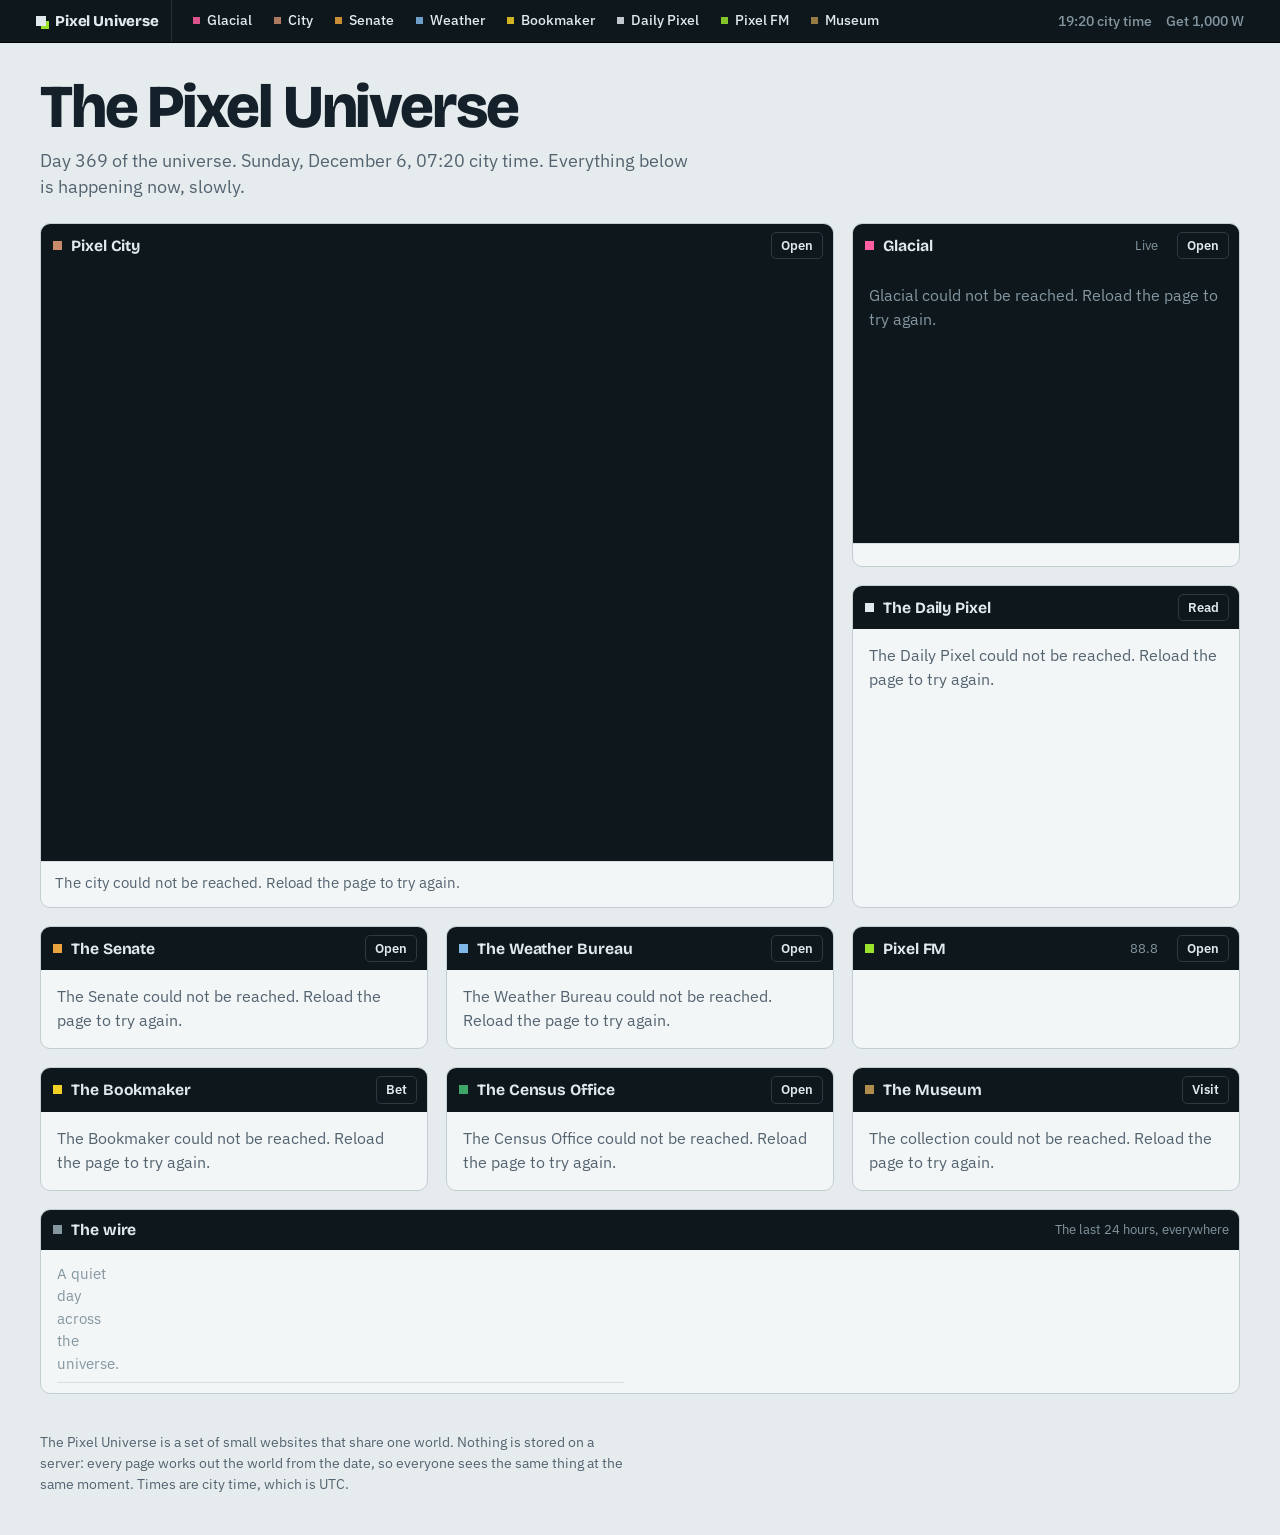
==== index.html @ e34608a4 "Add files via upload" ====
<!doctype html>
<html lang="en">
<head>
<meta charset="utf-8">
<meta name="viewport" content="width=device-width, initial-scale=1, viewport-fit=cover">
<title>The Pixel Universe</title>
<meta name="description" content="Everything happening in the Pixel Universe, right now: the race, the city, the Senate, the weather, the news and the radio.">
<meta name="theme-color" content="#0E171C">
<link rel="icon" href="data:image/svg+xml,%3Csvg xmlns=%22http://www.w3.org/2000/svg%22 viewBox=%220 0 9 9%22 shape-rendering=%22crispEdges%22%3E%3Cpath fill=%22%230E171C%22 d=%22M0 0h9v9H0z%22/%3E%3Cpath fill=%22%23E1E9EC%22 d=%22M2 2h4v4H2z%22/%3E%3Cpath fill=%22%239BE22D%22 d=%22M5 5h2v2H5z%22/%3E%3C/svg%3E">
<link rel="preconnect" href="https://fonts.googleapis.com">
<link rel="preconnect" href="https://fonts.gstatic.com" crossorigin>
<link href="https://fonts.googleapis.com/css2?family=Bricolage+Grotesque:opsz,wght@12..96,500;12..96,700;12..96,800&family=IBM+Plex+Sans:ital,wght@0,400;0,500;0,600;1,400&display=swap" rel="stylesheet">
<link rel="stylesheet" href="hub.css">
</head>
<body>
<script src="nav.js" data-site="universe"></script>

<header class="wrap intro">
  <h1>The Pixel Universe</h1>
  <p class="lede" id="lede">A small world that runs by itself, slowly. Everything below is happening now.</p>
</header>

<main class="wrap desk" id="main">
  <section class="win w-city" data-href="https://dvexperiments.github.io/City/" style="--c:#C98B6B" aria-labelledby="t-city">
    <header class="bar"><i aria-hidden="true"></i><h2 id="t-city">Pixel City</h2><span class="live" id="city-live"></span><a class="open" href="https://dvexperiments.github.io/City/">Open</a></header>
    <div class="screen city-screen"><canvas id="city-view" role="img" aria-label="A live view of Pixel City"></canvas><canvas id="city-map" width="160" height="120" hidden aria-hidden="true"></canvas><span class="shield" aria-hidden="true"></span></div>
    <p class="cap" id="city-cap">Lighting the city…</p>
  </section>

  <section class="win w-glacial" data-href="https://dvexperiments.github.io/Glacial/" style="--c:#FF5FA2" aria-labelledby="t-glacial">
    <header class="bar"><i aria-hidden="true"></i><h2 id="t-glacial">Glacial</h2><span class="live">Live</span><a class="open" href="https://dvexperiments.github.io/Glacial/">Open</a></header>
    <div class="screen race" id="race"><p class="dim">Replaying every race so far…</p></div>
    <p class="cap" id="race-cap"></p>
  </section>

  <section class="win w-news" data-href="https://dvexperiments.github.io/DailyPixel/" style="--c:#E1E9EC" aria-labelledby="t-news">
    <header class="bar"><i aria-hidden="true"></i><h2 id="t-news">The Daily Pixel</h2><span class="live" id="news-no"></span><a class="open" href="https://dvexperiments.github.io/DailyPixel/">Read</a></header>
    <div class="body" id="news"><p class="dim">The presses are running…</p></div>
  </section>

  <section class="win w-senate" data-href="https://dvexperiments.github.io/Senate/" style="--c:#E8A33D" aria-labelledby="t-senate">
    <header class="bar"><i aria-hidden="true"></i><h2 id="t-senate">The Senate</h2><span class="live" id="senate-live"></span><a class="open" href="https://dvexperiments.github.io/Senate/">Open</a></header>
    <div class="body" id="senate"></div>
  </section>

  <section class="win w-weather" data-href="https://dvexperiments.github.io/Weather/" style="--c:#7FB8E8" aria-labelledby="t-weather">
    <header class="bar"><i aria-hidden="true"></i><h2 id="t-weather">The Weather Bureau</h2><a class="open" href="https://dvexperiments.github.io/Weather/">Open</a></header>
    <div class="body" id="weather"></div>
  </section>

  <section class="win w-radio" style="--c:#9BE22D" aria-labelledby="t-radio">
    <header class="bar"><i aria-hidden="true"></i><h2 id="t-radio">Pixel FM</h2><span class="live">88.8</span><a class="open" href="https://dvexperiments.github.io/PixelFM/">Open</a></header>
    <div id="pfm-dock"></div>
  </section>

  <section class="win w-book" data-href="https://dvexperiments.github.io/Bookmaker/" style="--c:#F2D024" aria-labelledby="t-book">
    <header class="bar"><i aria-hidden="true"></i><h2 id="t-book">The Bookmaker</h2><span class="live" id="book-live"></span><a class="open" href="https://dvexperiments.github.io/Bookmaker/">Bet</a></header>
    <div class="body" id="book"></div>
  </section>

  <section class="win w-census" data-href="https://dvexperiments.github.io/City/census.html" style="--c:#3FA66A" aria-labelledby="t-census">
    <header class="bar"><i aria-hidden="true"></i><h2 id="t-census">The Census Office</h2><a class="open" href="https://dvexperiments.github.io/City/census.html">Open</a></header>
    <div class="body" id="census"></div>
  </section>

  <section class="win w-museum" data-href="https://dvexperiments.github.io/Museum/" style="--c:#B08D4C" aria-labelledby="t-museum">
    <header class="bar"><i aria-hidden="true"></i><h2 id="t-museum">The Museum</h2><a class="open" href="https://dvexperiments.github.io/Museum/">Visit</a></header>
    <div class="body" id="museum"></div>
  </section>

  <section class="win w-wire" id="wire" style="--c:#8496A0" aria-labelledby="t-wire">
    <header class="bar"><i aria-hidden="true"></i><h2 id="t-wire">The wire</h2><span class="live">The last 24 hours, everywhere</span></header>
    <ol class="wire" id="wire-list"><li class="dim">Gathering reports…</li></ol>
  </section>
</main>

<footer class="wrap foot">
  <p>The Pixel Universe is a set of small websites that share one world. Nothing is stored on a server: every page works out the world from the date, so everyone sees the same thing at the same moment. Times are city time, which is UTC.</p>
</footer>

<!-- the universe, upstream first. Each window copes if its site cannot be reached. -->
<script>window.PixelUniverseOptions = Object.assign(window.PixelUniverseOptions || {}, { senateSkipGlacial: true });</script>
<script src="shared.js"></script>
<script src="https://dvexperiments.github.io/Glacial/js/pixels.js"></script>
<script src="https://dvexperiments.github.io/Glacial/js/sim.js"></script>
<script src="https://dvexperiments.github.io/Glacial/js/league.js"></script>
<script src="https://dvexperiments.github.io/Weather/universe.js"></script>
<script src="https://dvexperiments.github.io/Senate/universe.js"></script>
<script src="https://dvexperiments.github.io/City/universe.js"></script>
<script src="https://dvexperiments.github.io/City/map.js"></script>
<script src="https://dvexperiments.github.io/City/census.js"></script>
<script src="https://dvexperiments.github.io/City/life.js"></script>
<script src="https://dvexperiments.github.io/Bookmaker/universe.js"></script>
<script src="https://dvexperiments.github.io/DailyPixel/universe.js"></script>
<script src="https://dvexperiments.github.io/PixelFM/universe.js"></script>
<script src="https://dvexperiments.github.io/PixelFM/js/audio.js"></script>
<script src="https://dvexperiments.github.io/PixelFM/js/voice.js"></script>
<script src="https://dvexperiments.github.io/PixelFM/js/widget.js"></script>
<script src="hub.js"></script>
</body>
</html>
---- hub.css ----
/* The Pixel Universe hub. Glacial's tokens, so the Senate's laws restyle the hub too. */
:root {
  --bg: #E6ECEE; --surface: #F3F6F7; --ink: #14212A; --muted: #536370; --line: #C3CED3; --line-soft: #D6DEE2;
  --link: #1C5AB3; --screen: #0E171C; --bezel: #1E2A31; --win: #14212A; --focus: #1C5AB3;
  --display: "Bricolage Grotesque", "Arial Narrow", system-ui, sans-serif;
  --body: "IBM Plex Sans", system-ui, -apple-system, "Segoe UI", sans-serif;
  --wrap: 1240px;
  --chrome: #0E171C; --chrome-ink: #E1E9EC; --chrome-muted: #8496A0;
  color-scheme: light;
  box-sizing: border-box;
  padding-bottom: env(safe-area-inset-bottom, 0px);
}
@media (prefers-color-scheme: dark) {
  :root {
    --bg: #10181D; --surface: #162128; --ink: #E1E9EC; --muted: #93A4AE; --line: #2C3A42; --line-soft: #202C33;
    --link: #82B6FF; --screen: #0A1115; --bezel: #24323A; --win: #E1E9EC; --focus: #82B6FF;
    --chrome: #0A1115;
    color-scheme: dark;
  }
}
*, *::before, *::after { box-sizing: inherit; }
body { margin: 0; background: var(--bg); color: var(--ink); font: 16px/1.5 var(--body); -webkit-font-smoothing: antialiased; }
a { color: var(--link); }
:focus-visible { outline: 3px solid var(--focus); outline-offset: 2px; }
.wrap { max-width: var(--wrap); margin: 0 auto; padding: 0 20px; }
.dim { color: var(--chrome-muted); margin: 0; }
.body .dim { color: var(--muted); }

.intro { padding-top: 34px; padding-bottom: 22px; }
.intro h1 { font: 800 clamp(2.2rem, 5.5vw, 3.8rem)/1 var(--display); letter-spacing: -0.035em; margin: 0 0 10px; }
.lede { margin: 0; color: var(--muted); font-size: 1.1rem; max-width: 60ch; font-variant-numeric: tabular-nums; }

/* ------------------------------------------------ the desk */
.desk { display: grid; grid-template-columns: repeat(12, minmax(0, 1fr)); gap: 18px; padding-bottom: 20px; }
.w-city { grid-column: 1 / 9; grid-row: span 2; }
.w-glacial, .w-news { grid-column: 9 / 13; }
.w-senate { grid-column: 1 / 5; } .w-weather { grid-column: 5 / 9; } .w-radio { grid-column: 9 / 13; }
.w-book { grid-column: 1 / 5; } .w-census { grid-column: 5 / 9; } .w-museum { grid-column: 9 / 13; }
.w-wire { grid-column: 1 / 13; }
@media (max-width: 1100px) {
  .desk { grid-template-columns: repeat(2, minmax(0, 1fr)); }
  .desk > .win { grid-column: auto; grid-row: auto; }
  .w-city, .w-wire { grid-column: 1 / -1 !important; }
}
@media (max-width: 680px) { .desk { grid-template-columns: minmax(0, 1fr); } .desk > .win { grid-column: 1 / -1 !important; } }

/* ------------------------------------------------ a window */
.win { background: var(--surface); border: 1px solid var(--line); border-radius: 10px; overflow: hidden; display: flex; flex-direction: column; min-width: 0; }
.win[data-href] { cursor: pointer; transition: box-shadow 0.15s ease, transform 0.15s ease; }
.win[data-href]:hover { box-shadow: 0 10px 26px rgba(20, 33, 42, 0.16); transform: translateY(-1px); }
@media (prefers-reduced-motion: reduce) { .win[data-href] { transition: none; } .win[data-href]:hover { transform: none; } }
.bar { display: flex; align-items: center; gap: 9px; background: var(--chrome); color: var(--chrome-ink); padding: 8px 10px 8px 12px; min-height: 40px; }
.bar i { width: 9px; height: 9px; background: var(--c); flex: none; }
.bar h2 { margin: 0; font: 700 0.98rem/1.1 var(--display); letter-spacing: -0.005em; white-space: nowrap; }
.bar .live { margin-left: auto; color: var(--chrome-muted); font-size: 0.8125rem; white-space: nowrap; overflow: hidden; text-overflow: ellipsis; font-variant-numeric: tabular-nums; }
.bar .open { margin-left: 10px; color: var(--chrome-ink); font-size: 0.8125rem; font-weight: 600; text-decoration: none; border: 1px solid #2C3A42; border-radius: 5px; padding: 3px 9px; }
.bar .live + .open { margin-left: 10px; }
.bar h2 + .open { margin-left: auto; }
.bar .open:hover { background: #1E2A31; }
.body { padding: 14px 16px 16px; flex: 1; }
.cap { margin: 0; padding: 10px 14px 12px; font-size: 0.9375rem; color: var(--muted); border-top: 1px solid var(--line-soft); }
.cap b { color: var(--ink); font-weight: 600; }

.screen { background: var(--screen); flex: 1; }
/* City's own renderer draws into #city-view; the shield keeps it a view (no drag, no wheel) so the window opens City */
.city-screen { position: relative; aspect-ratio: 4 / 3; flex: 1 0 auto; }
#city-view { position: absolute; inset: 0; display: block; width: 100%; height: 100%; }
#city-map { display: block; width: 100%; height: auto; aspect-ratio: 4 / 3; image-rendering: pixelated; image-rendering: crisp-edges; }
.shield { position: absolute; inset: 0; }

/* the race */
.race { padding: 16px 16px 12px; color: var(--chrome-ink); }
.race h3 { margin: 0 0 2px; font: 700 1.15rem var(--display); }
.race .sub { margin: 0 0 14px; color: var(--chrome-muted); font-size: 0.875rem; }
.lane { display: grid; grid-template-columns: 6.5rem minmax(0, 1fr) 3rem; gap: 10px; align-items: center; padding: 5px 0; font-size: 0.875rem; }
.lane .track { position: relative; height: 8px; background: #1E2A31; }
.lane .track span { position: absolute; top: 0; width: 8px; height: 8px; margin-left: -8px; box-shadow: 0 0 8px currentColor; }
.lane .pct { text-align: right; color: var(--chrome-muted); font-variant-numeric: tabular-nums; }
.lane .nm { white-space: nowrap; overflow: hidden; text-overflow: ellipsis; }
.lane .nm small { display: block; color: var(--chrome-muted); font-size: 0.75rem; }

/* text windows */
.big { font: 800 2.3rem/1 var(--display); letter-spacing: -0.02em; margin: 0 0 4px; font-variant-numeric: tabular-nums; }
.head { font: 700 1.3rem/1.15 var(--display); margin: 0 0 8px; text-wrap: balance; }
.p { margin: 0 0 10px; }
.mini { list-style: none; margin: 10px 0 0; padding: 0; font-size: 0.9375rem; }
.mini li { padding: 7px 0; border-top: 1px solid var(--line-soft); }
.mini li small { color: var(--muted); }
.muted { color: var(--muted); }
.compbar { display: flex; height: 12px; background: var(--line-soft); margin: 10px 0 6px; }
.compbar i { display: block; height: 100%; }
.key { display: flex; gap: 12px; flex-wrap: wrap; color: var(--muted); font-size: 0.8125rem; margin: 0; }
.key span::before { content: ""; display: inline-block; width: 0.7em; height: 0.7em; margin-right: 0.35em; background: var(--c); vertical-align: -0.02em; }
.odds { width: 100%; border-collapse: collapse; font-variant-numeric: tabular-nums; }
.odds td { padding: 6px 0; border-top: 1px solid var(--line-soft); }
.odds td:last-child { text-align: right; font: 800 1.2rem var(--display); }
.chip { display: inline-block; width: 0.7em; height: 0.7em; margin-right: 0.45em; background: var(--c); vertical-align: -0.02em; box-shadow: 0 0 0 1px rgba(20, 33, 42, 0.18); }
.person { display: flex; gap: 12px; align-items: flex-start; margin-top: 12px; }
.person .sq { flex: none; width: 44px; height: 44px; background: var(--screen); display: grid; place-items: center; border-radius: 6px; }
.person .sq i { width: 12px; height: 12px; background: var(--c); box-shadow: 0 0 10px var(--c); }
.person q { display: block; color: var(--muted); font-size: 0.9375rem; margin-top: 2px; }

/* the wire */
.wire { list-style: none; margin: 0; padding: 6px 16px 10px; columns: 2 30rem; column-gap: 32px; }
.wire li { break-inside: avoid; display: grid; grid-template-columns: 3.4rem 1fr; gap: 10px; padding: 7px 0; border-bottom: 1px solid var(--line-soft); font-size: 0.9375rem; }
.wire time { color: var(--muted); font-variant-numeric: tabular-nums; }
.wire .src { display: block; color: var(--muted); font-size: 0.8125rem; }
.wire .src::before { content: ""; display: inline-block; width: 0.6em; height: 0.6em; margin-right: 0.4em; background: var(--c); vertical-align: 0.02em; }
.wire li.big-news { font-weight: 600; }

.foot { padding-top: 18px; padding-bottom: 40px; color: var(--muted); font-size: 0.875rem; }
.foot p { margin: 0; max-width: 75ch; }
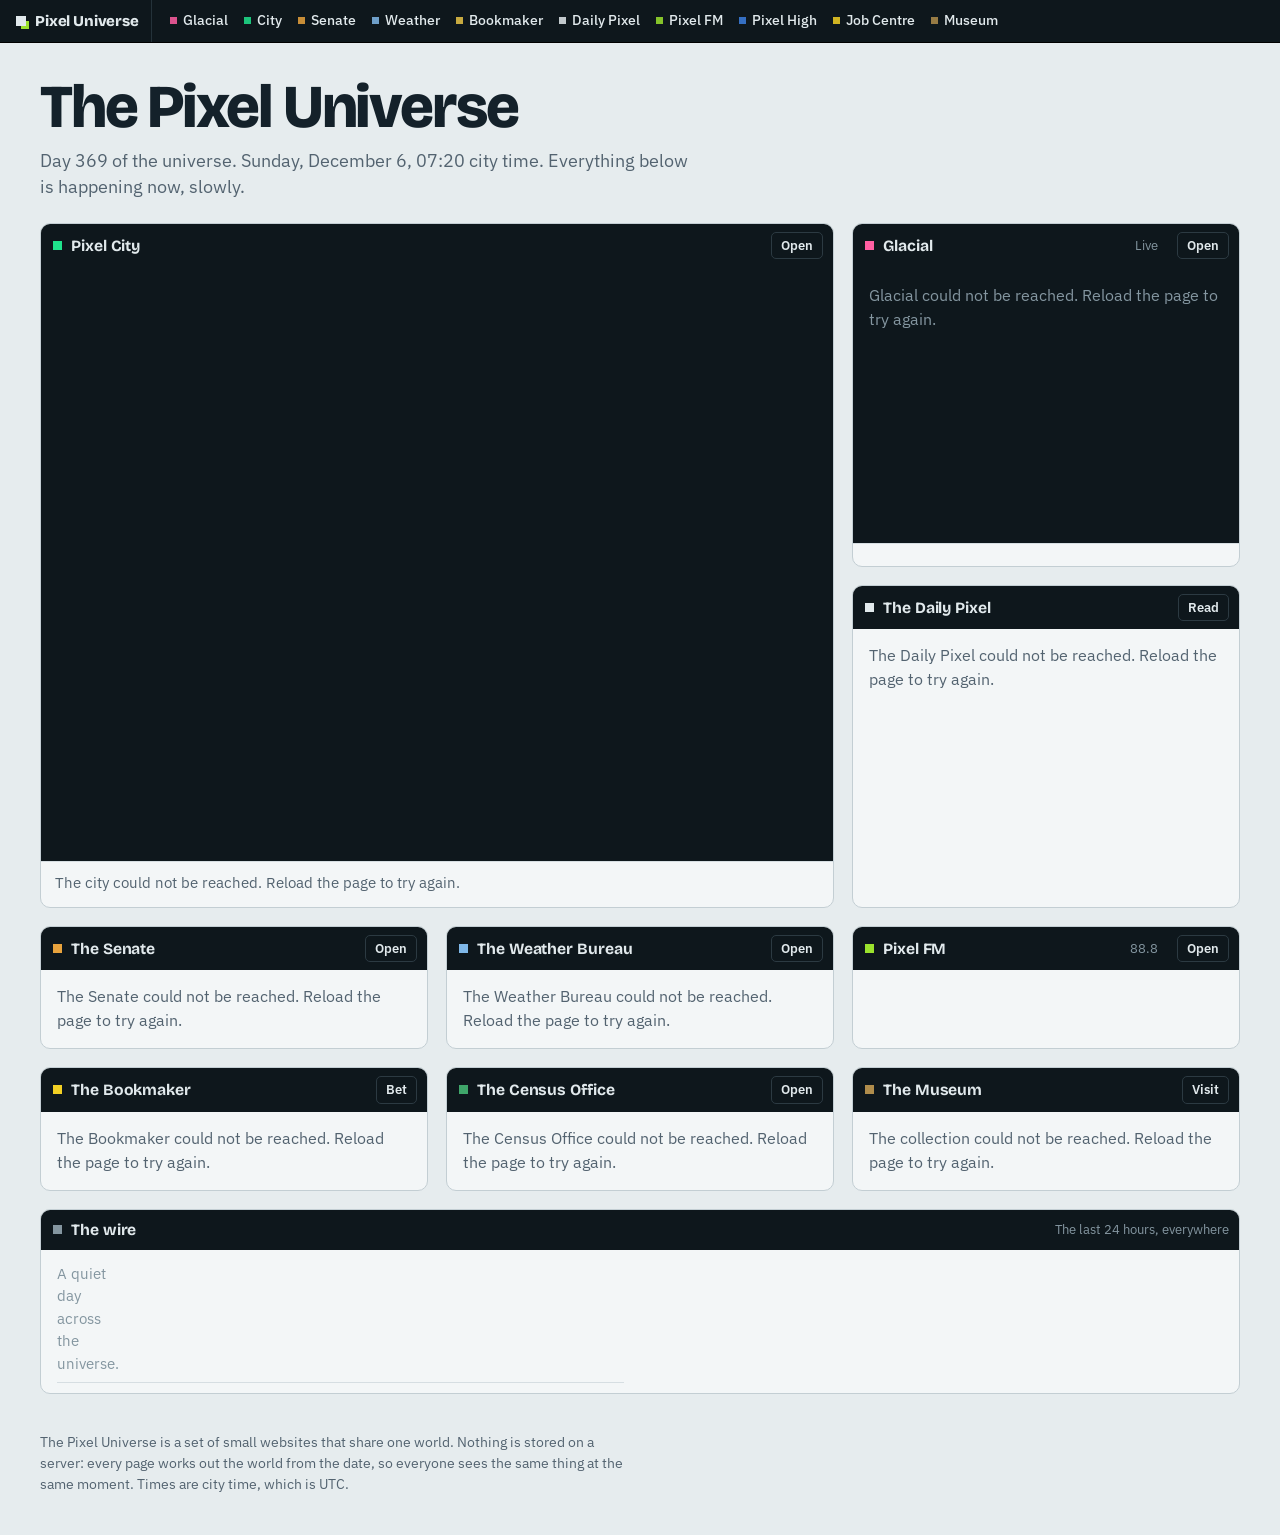
==== commit f691f2bc: "Add files via upload" ====
--- a/index.html
+++ b/index.html
@@ -21,7 +21,7 @@
 </header>
 
 <main class="wrap desk" id="main">
-  <section class="win w-city" data-href="https://dvexperiments.github.io/City/" style="--c:#C98B6B" aria-labelledby="t-city">
+  <section class="win w-city" data-href="https://dvexperiments.github.io/City/" style="--c:#1FE38C" aria-labelledby="t-city">
     <header class="bar"><i aria-hidden="true"></i><h2 id="t-city">Pixel City</h2><span class="live" id="city-live"></span><a class="open" href="https://dvexperiments.github.io/City/">Open</a></header>
     <div class="screen city-screen"><canvas id="city-view" role="img" aria-label="A live view of Pixel City"></canvas><canvas id="city-map" width="160" height="120" hidden aria-hidden="true"></canvas><span class="shield" aria-hidden="true"></span></div>
     <p class="cap" id="city-cap">Lighting the city…</p>
@@ -87,6 +87,7 @@
 <script src="https://dvexperiments.github.io/Weather/universe.js"></script>
 <script src="https://dvexperiments.github.io/Senate/universe.js"></script>
 <script src="https://dvexperiments.github.io/City/universe.js"></script>
+<script src="https://dvexperiments.github.io/City/look.js"></script>
 <script src="https://dvexperiments.github.io/City/map.js"></script>
 <script src="https://dvexperiments.github.io/City/census.js"></script>
 <script src="https://dvexperiments.github.io/City/life.js"></script>
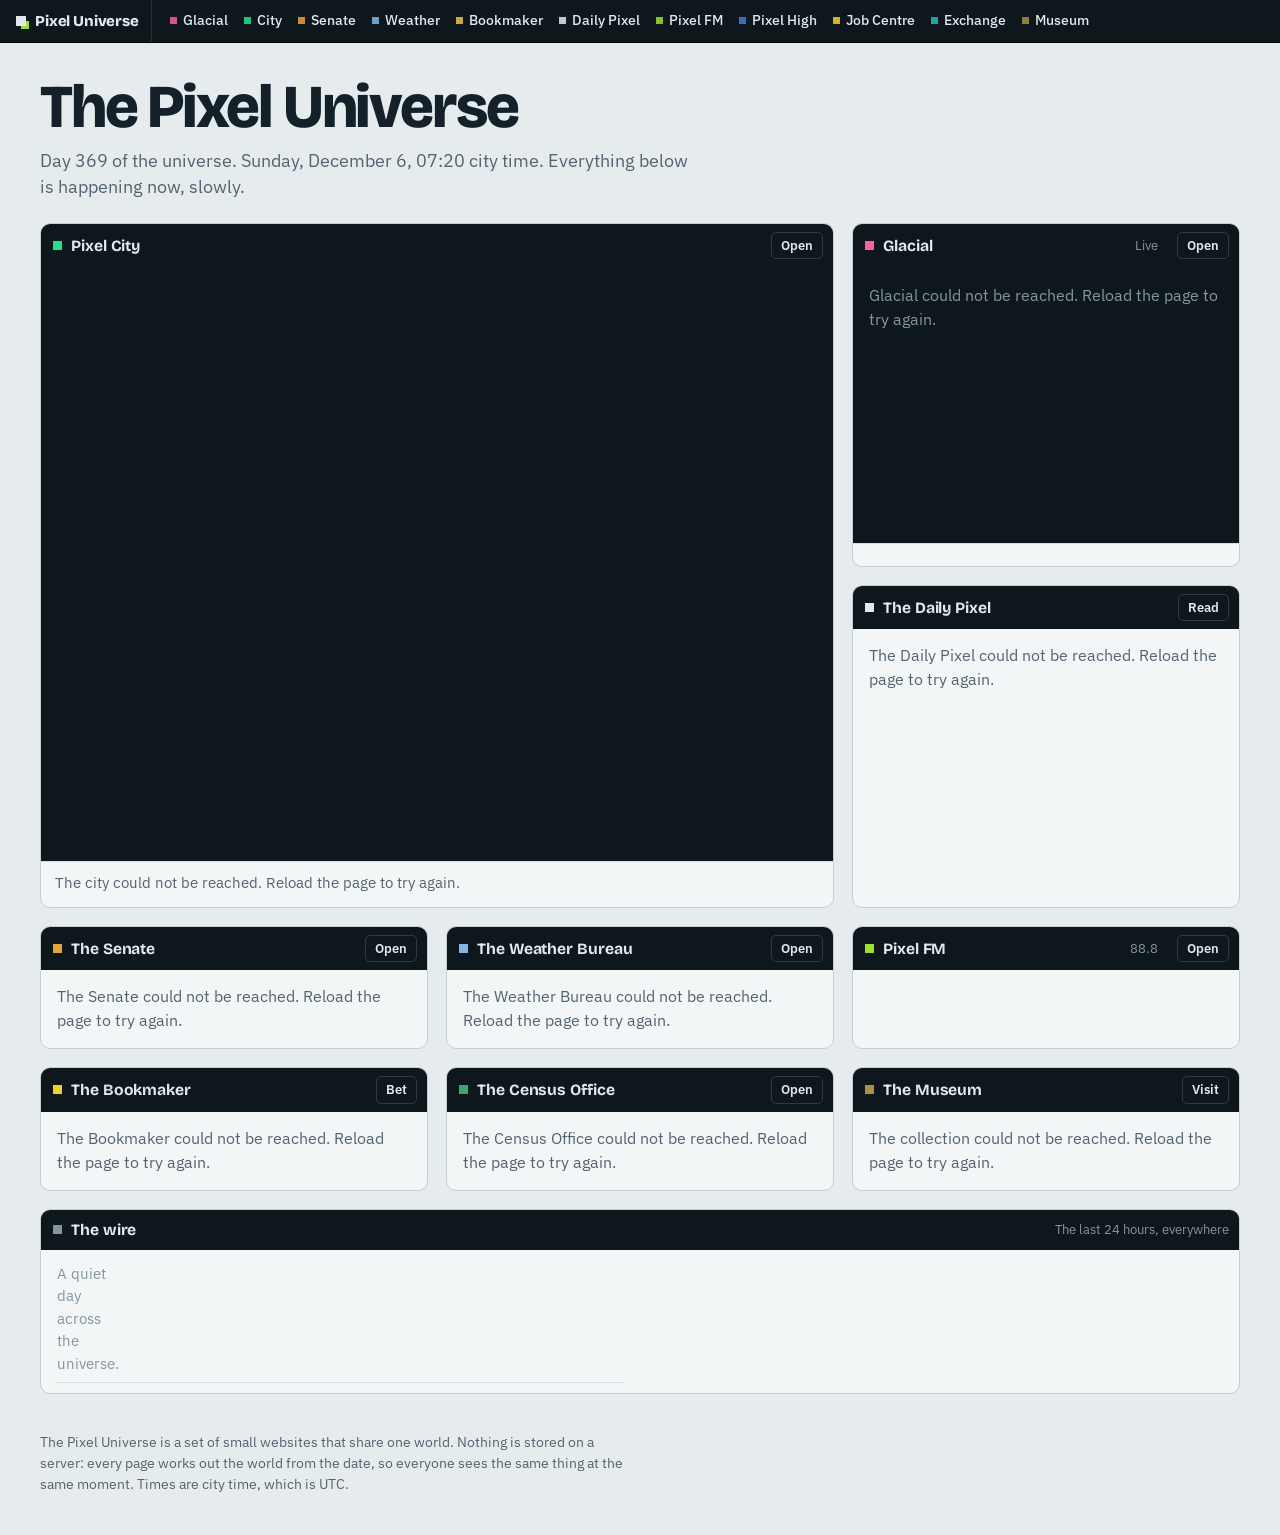
==== commit 0f1a3482: "Add files via upload" ====
--- a/index.html
+++ b/index.html
@@ -90,6 +90,7 @@
 <script src="https://dvexperiments.github.io/City/look.js"></script>
 <script src="https://dvexperiments.github.io/City/map.js"></script>
 <script src="https://dvexperiments.github.io/City/census.js"></script>
+<script src="https://dvexperiments.github.io/Exchange/universe.js"></script>
 <script src="https://dvexperiments.github.io/City/life.js"></script>
 <script src="https://dvexperiments.github.io/Bookmaker/universe.js"></script>
 <script src="https://dvexperiments.github.io/DailyPixel/universe.js"></script>
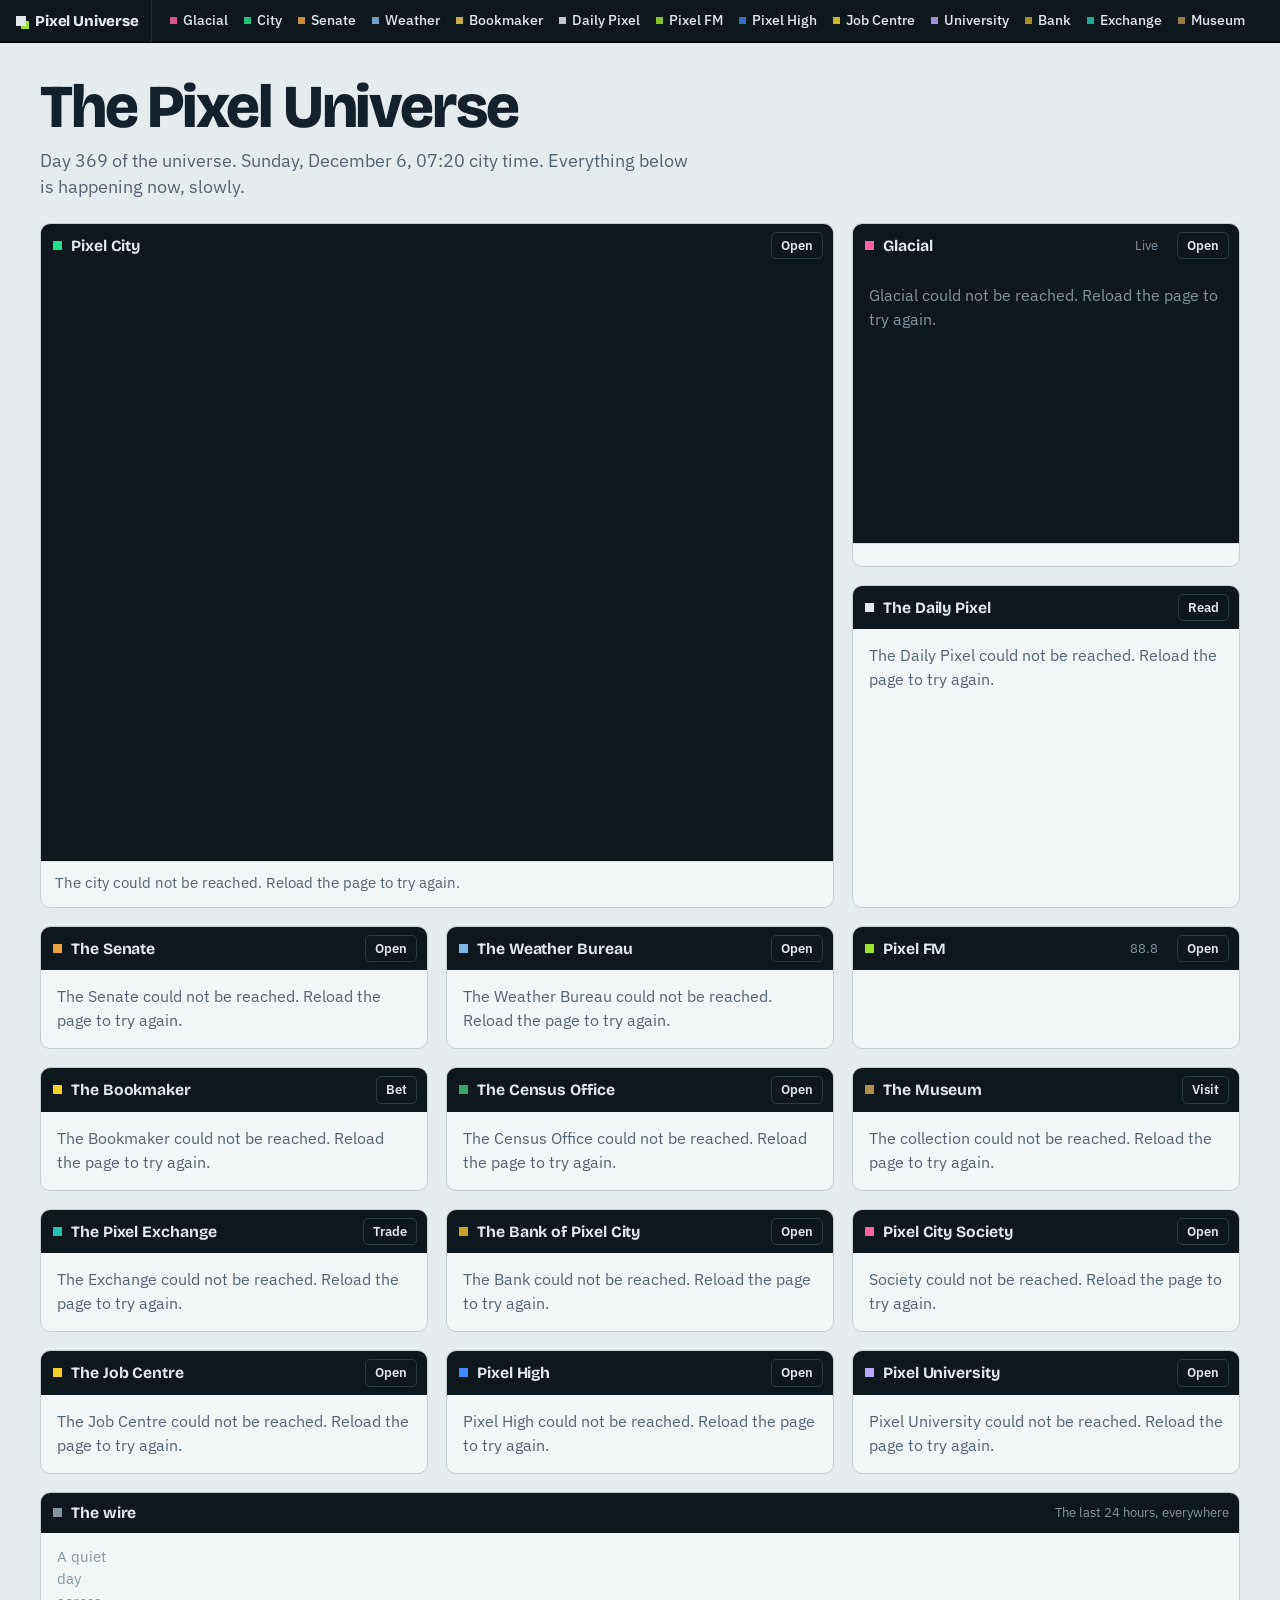
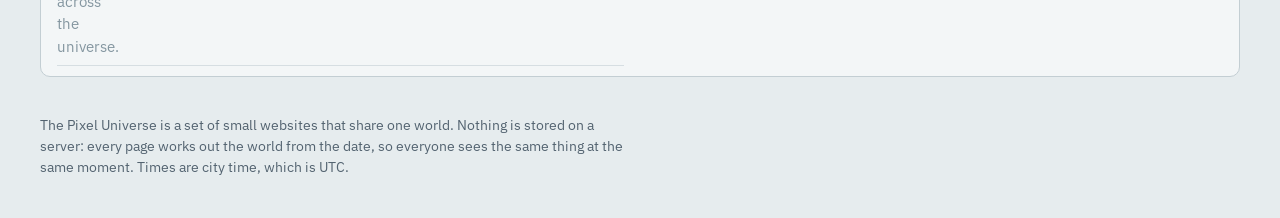
==== commit dbaa6b57: "Add files via upload" ====
--- a/index.html
+++ b/index.html
@@ -68,6 +68,36 @@
     <div class="body" id="museum"></div>
   </section>
 
+  <section class="win w-exchange" data-href="https://dvexperiments.github.io/Exchange/" style="--c:#20C3AF" aria-labelledby="t-exchange">
+    <header class="bar"><i aria-hidden="true"></i><h2 id="t-exchange">The Pixel Exchange</h2><a class="open" href="https://dvexperiments.github.io/Exchange/">Trade</a></header>
+    <div class="body" id="exchange"></div>
+  </section>
+
+  <section class="win w-bank" data-href="https://dvexperiments.github.io/Bank/" style="--c:#C9A227" aria-labelledby="t-bank">
+    <header class="bar"><i aria-hidden="true"></i><h2 id="t-bank">The Bank of Pixel City</h2><a class="open" href="https://dvexperiments.github.io/Bank/">Open</a></header>
+    <div class="body" id="bank"></div>
+  </section>
+
+  <section class="win w-society" data-href="https://dvexperiments.github.io/City/society.html" style="--c:#FF5FA2" aria-labelledby="t-society">
+    <header class="bar"><i aria-hidden="true"></i><h2 id="t-society">Pixel City Society</h2><a class="open" href="https://dvexperiments.github.io/City/society.html">Open</a></header>
+    <div class="body" id="society"></div>
+  </section>
+
+  <section class="win w-jobs" data-href="https://dvexperiments.github.io/JobCentre/" style="--c:#F2D024" aria-labelledby="t-jobs">
+    <header class="bar"><i aria-hidden="true"></i><h2 id="t-jobs">The Job Centre</h2><a class="open" href="https://dvexperiments.github.io/JobCentre/">Open</a></header>
+    <div class="body" id="jobs"></div>
+  </section>
+
+  <section class="win w-school" data-href="https://dvexperiments.github.io/PixelHigh/" style="--c:#3D8BFF" aria-labelledby="t-school">
+    <header class="bar"><i aria-hidden="true"></i><h2 id="t-school">Pixel High</h2><a class="open" href="https://dvexperiments.github.io/PixelHigh/">Open</a></header>
+    <div class="body" id="school"></div>
+  </section>
+
+  <section class="win w-uni" data-href="https://dvexperiments.github.io/University/" style="--c:#B9A6FF" aria-labelledby="t-uni">
+    <header class="bar"><i aria-hidden="true"></i><h2 id="t-uni">Pixel University</h2><a class="open" href="https://dvexperiments.github.io/University/">Open</a></header>
+    <div class="body" id="uni"></div>
+  </section>
+
   <section class="win w-wire" id="wire" style="--c:#8496A0" aria-labelledby="t-wire">
     <header class="bar"><i aria-hidden="true"></i><h2 id="t-wire">The wire</h2><span class="live">The last 24 hours, everywhere</span></header>
     <ol class="wire" id="wire-list"><li class="dim">Gathering reports…</li></ol>
@@ -91,7 +121,9 @@
 <script src="https://dvexperiments.github.io/City/map.js"></script>
 <script src="https://dvexperiments.github.io/City/census.js"></script>
 <script src="https://dvexperiments.github.io/Exchange/universe.js"></script>
+<script src="https://dvexperiments.github.io/City/society.js"></script>
 <script src="https://dvexperiments.github.io/City/life.js"></script>
+<script src="https://dvexperiments.github.io/PixelHigh/universe.js"></script>
 <script src="https://dvexperiments.github.io/Bookmaker/universe.js"></script>
 <script src="https://dvexperiments.github.io/DailyPixel/universe.js"></script>
 <script src="https://dvexperiments.github.io/PixelFM/universe.js"></script>
--- a/hub.css
+++ b/hub.css
@@ -36,6 +36,8 @@
 .w-glacial, .w-news { grid-column: 9 / 13; }
 .w-senate { grid-column: 1 / 5; } .w-weather { grid-column: 5 / 9; } .w-radio { grid-column: 9 / 13; }
 .w-book { grid-column: 1 / 5; } .w-census { grid-column: 5 / 9; } .w-museum { grid-column: 9 / 13; }
+.w-exchange { grid-column: 1 / 5; } .w-bank { grid-column: 5 / 9; } .w-society { grid-column: 9 / 13; }
+.w-jobs { grid-column: 1 / 5; } .w-school { grid-column: 5 / 9; } .w-uni { grid-column: 9 / 13; }
 .w-wire { grid-column: 1 / 13; }
 @media (max-width: 1100px) {
   .desk { grid-template-columns: repeat(2, minmax(0, 1fr)); }
@@ -110,3 +112,7 @@
 
 .foot { padding-top: 18px; padding-bottom: 40px; color: var(--muted); font-size: 0.875rem; }
 .foot p { margin: 0; max-width: 75ch; }
+
+.fadrow { display: flex; align-items: center; gap: 8px; margin: 4px 0; }
+.fadrow .sw { width: 12px; height: 12px; flex: none; background: var(--c); box-shadow: inset 0 0 0 1px rgba(0,0,0,0.25); }
+.fadrow b { font-weight: 600; } .fadrow span:last-child { margin-left: auto; color: var(--muted); }
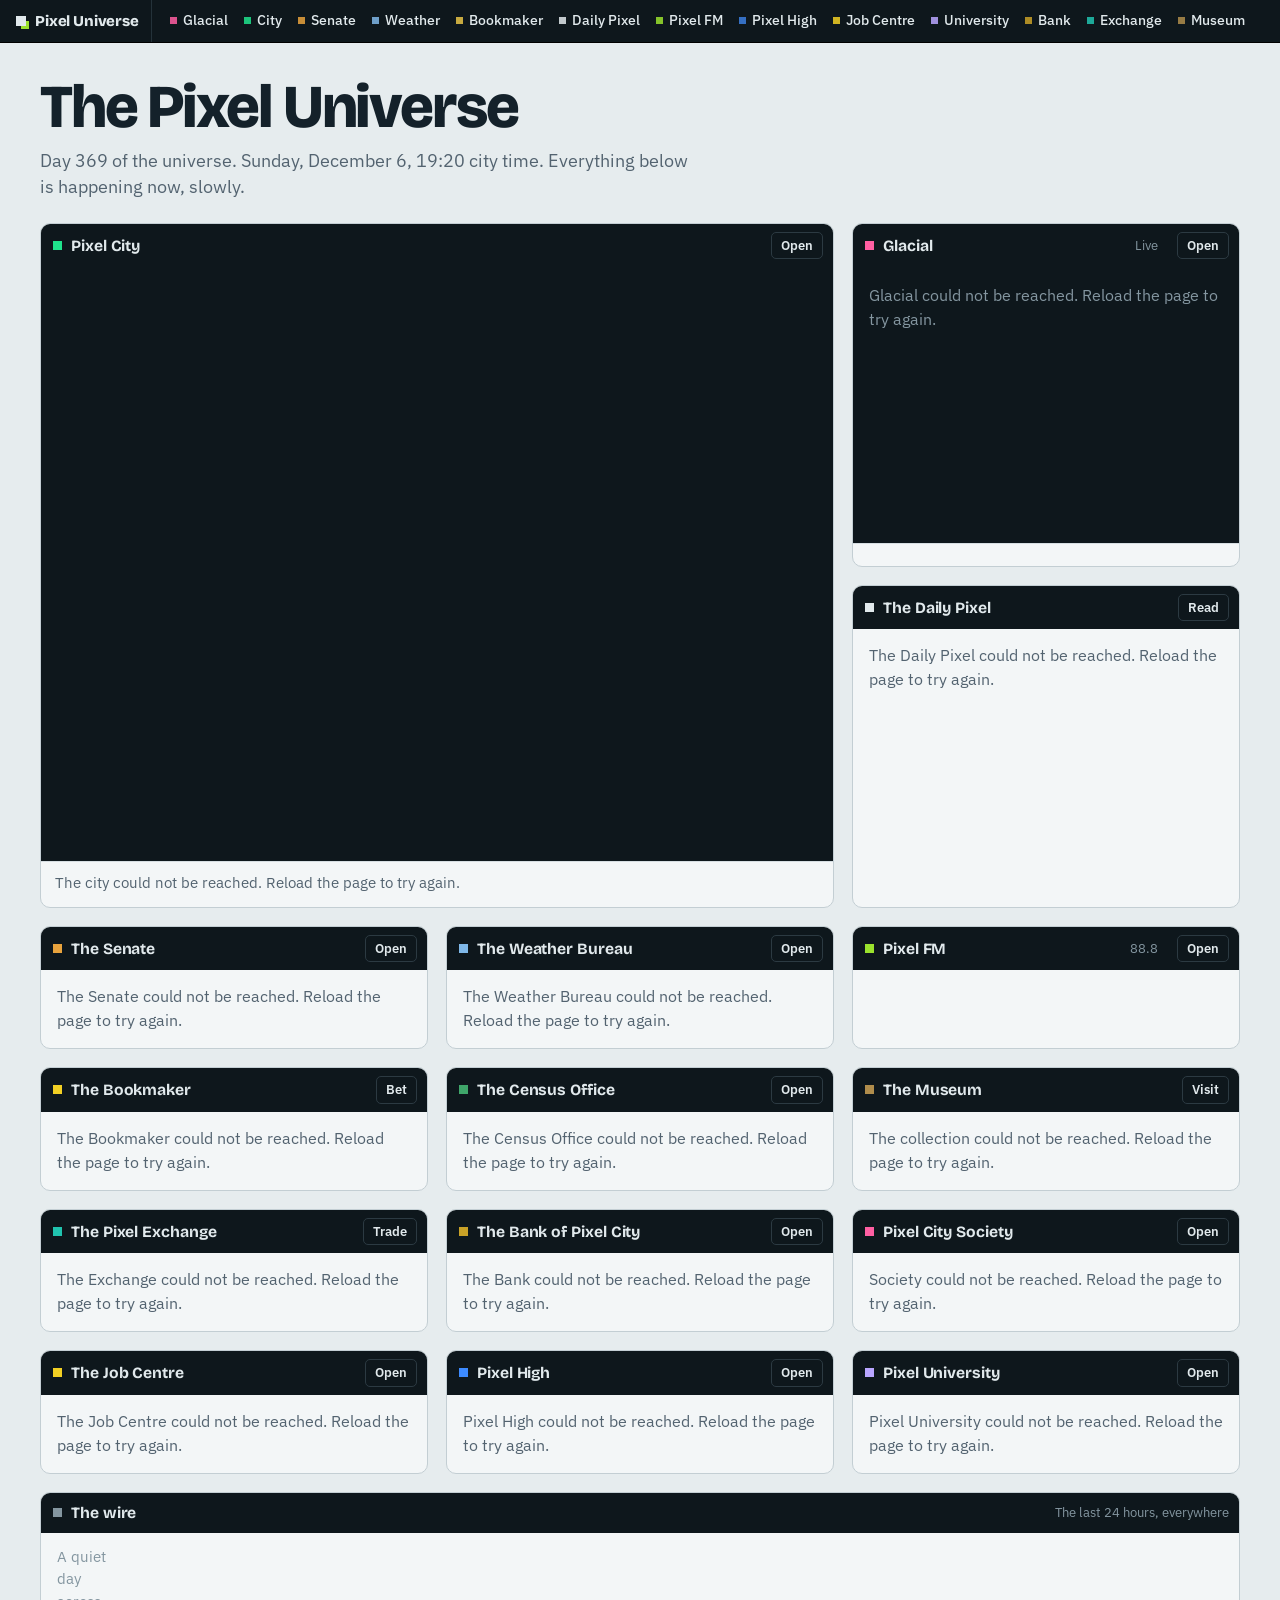
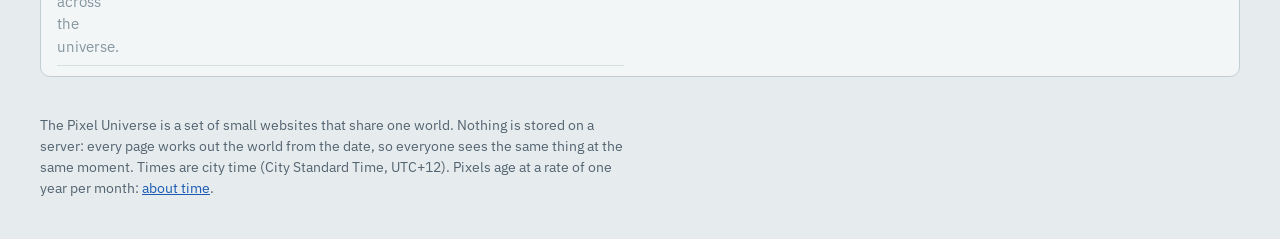
==== commit 3d0c3b6f: "Add files via upload" ====
--- a/index.html
+++ b/index.html
@@ -105,7 +105,7 @@
 </main>
 
 <footer class="wrap foot">
-  <p>The Pixel Universe is a set of small websites that share one world. Nothing is stored on a server: every page works out the world from the date, so everyone sees the same thing at the same moment. Times are city time, which is UTC.</p>
+  <p>The Pixel Universe is a set of small websites that share one world. Nothing is stored on a server: every page works out the world from the date, so everyone sees the same thing at the same moment. Times are city time (City Standard Time, UTC+12). Pixels age at a rate of one year per month: <a href="https://dvexperiments.github.io/City/#/time">about time</a>.</p>
 </footer>
 
 <!-- the universe, upstream first. Each window copes if its site cannot be reached. -->
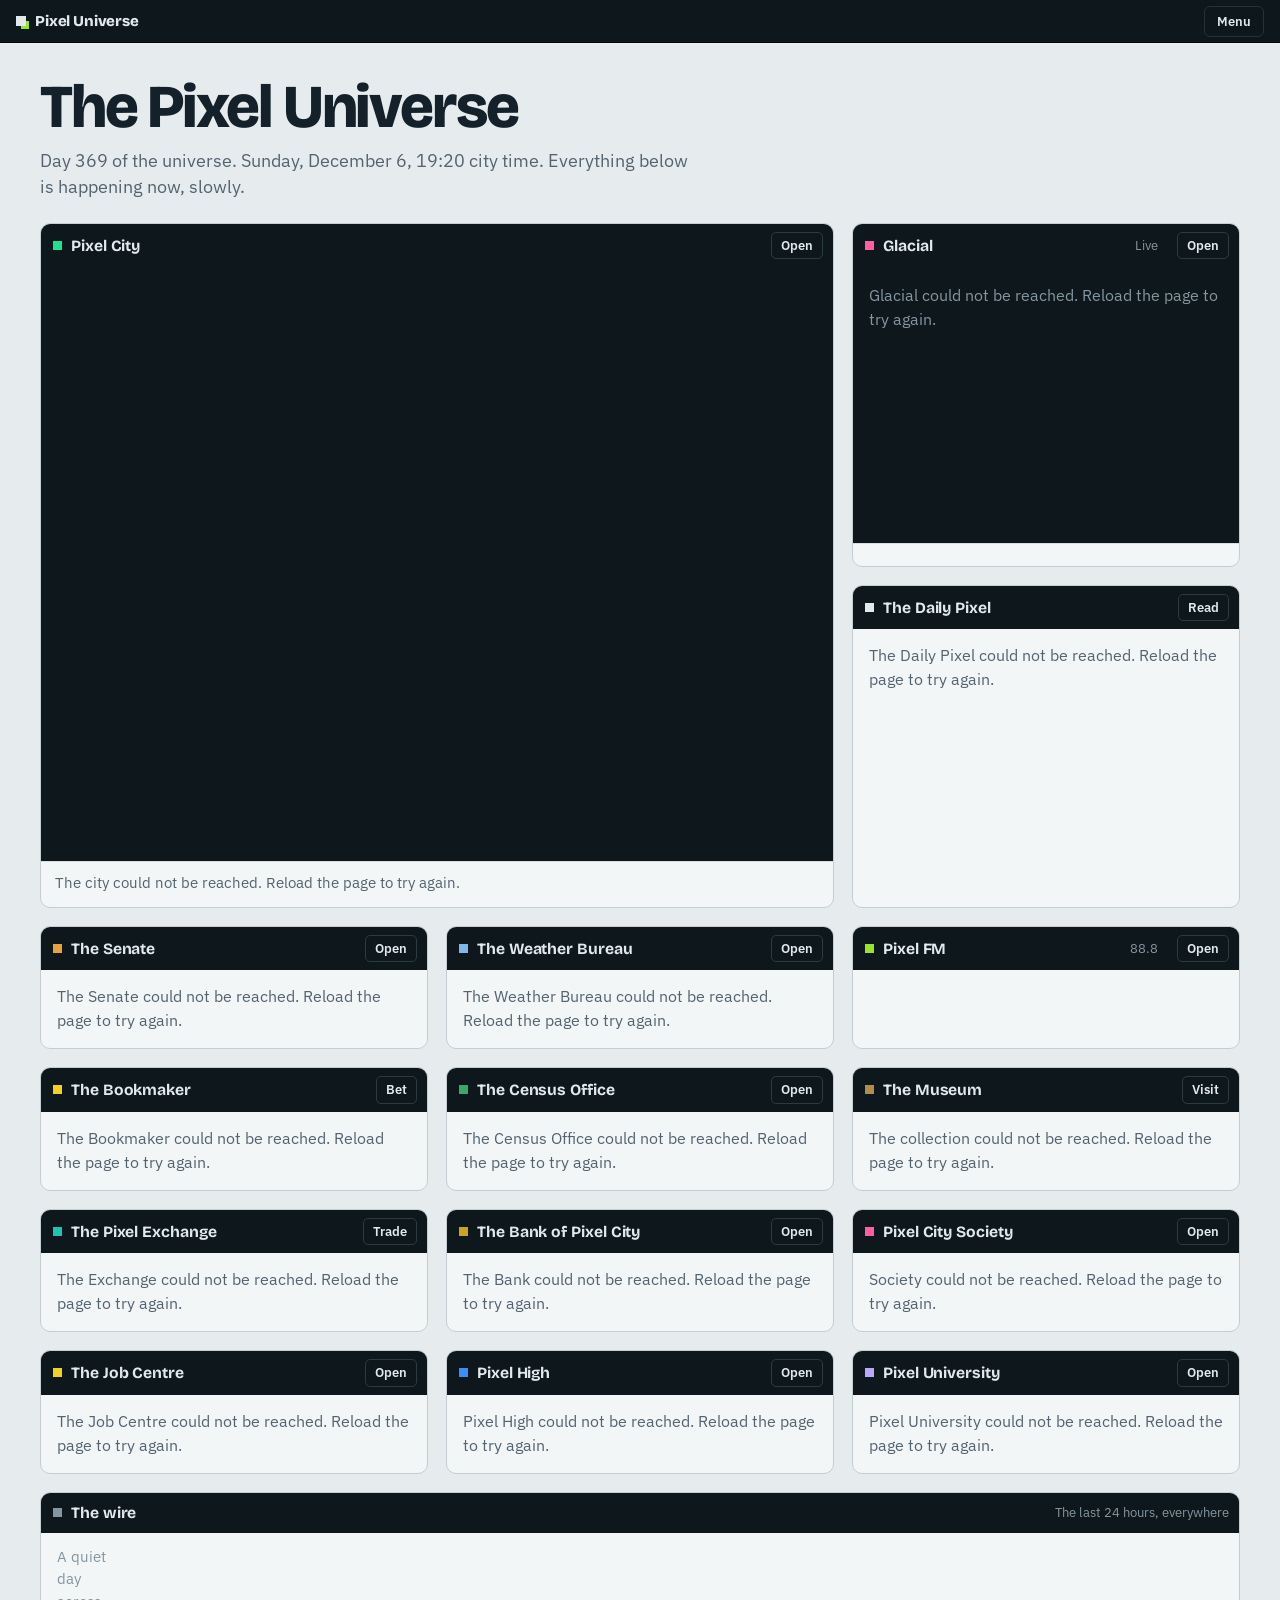
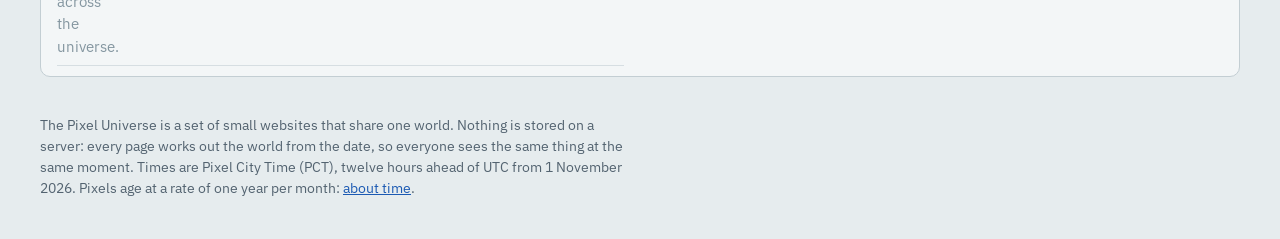
==== commit be576fbe: "Add files via upload" ====
--- a/index.html
+++ b/index.html
@@ -105,7 +105,7 @@
 </main>
 
 <footer class="wrap foot">
-  <p>The Pixel Universe is a set of small websites that share one world. Nothing is stored on a server: every page works out the world from the date, so everyone sees the same thing at the same moment. Times are city time (City Standard Time, UTC+12). Pixels age at a rate of one year per month: <a href="https://dvexperiments.github.io/City/#/time">about time</a>.</p>
+  <p>The Pixel Universe is a set of small websites that share one world. Nothing is stored on a server: every page works out the world from the date, so everyone sees the same thing at the same moment. Times are Pixel City Time (PCT), twelve hours ahead of UTC from 1 November 2026. Pixels age at a rate of one year per month: <a href="https://dvexperiments.github.io/City/#/time">about time</a>.</p>
 </footer>
 
 <!-- the universe, upstream first. Each window copes if its site cannot be reached. -->
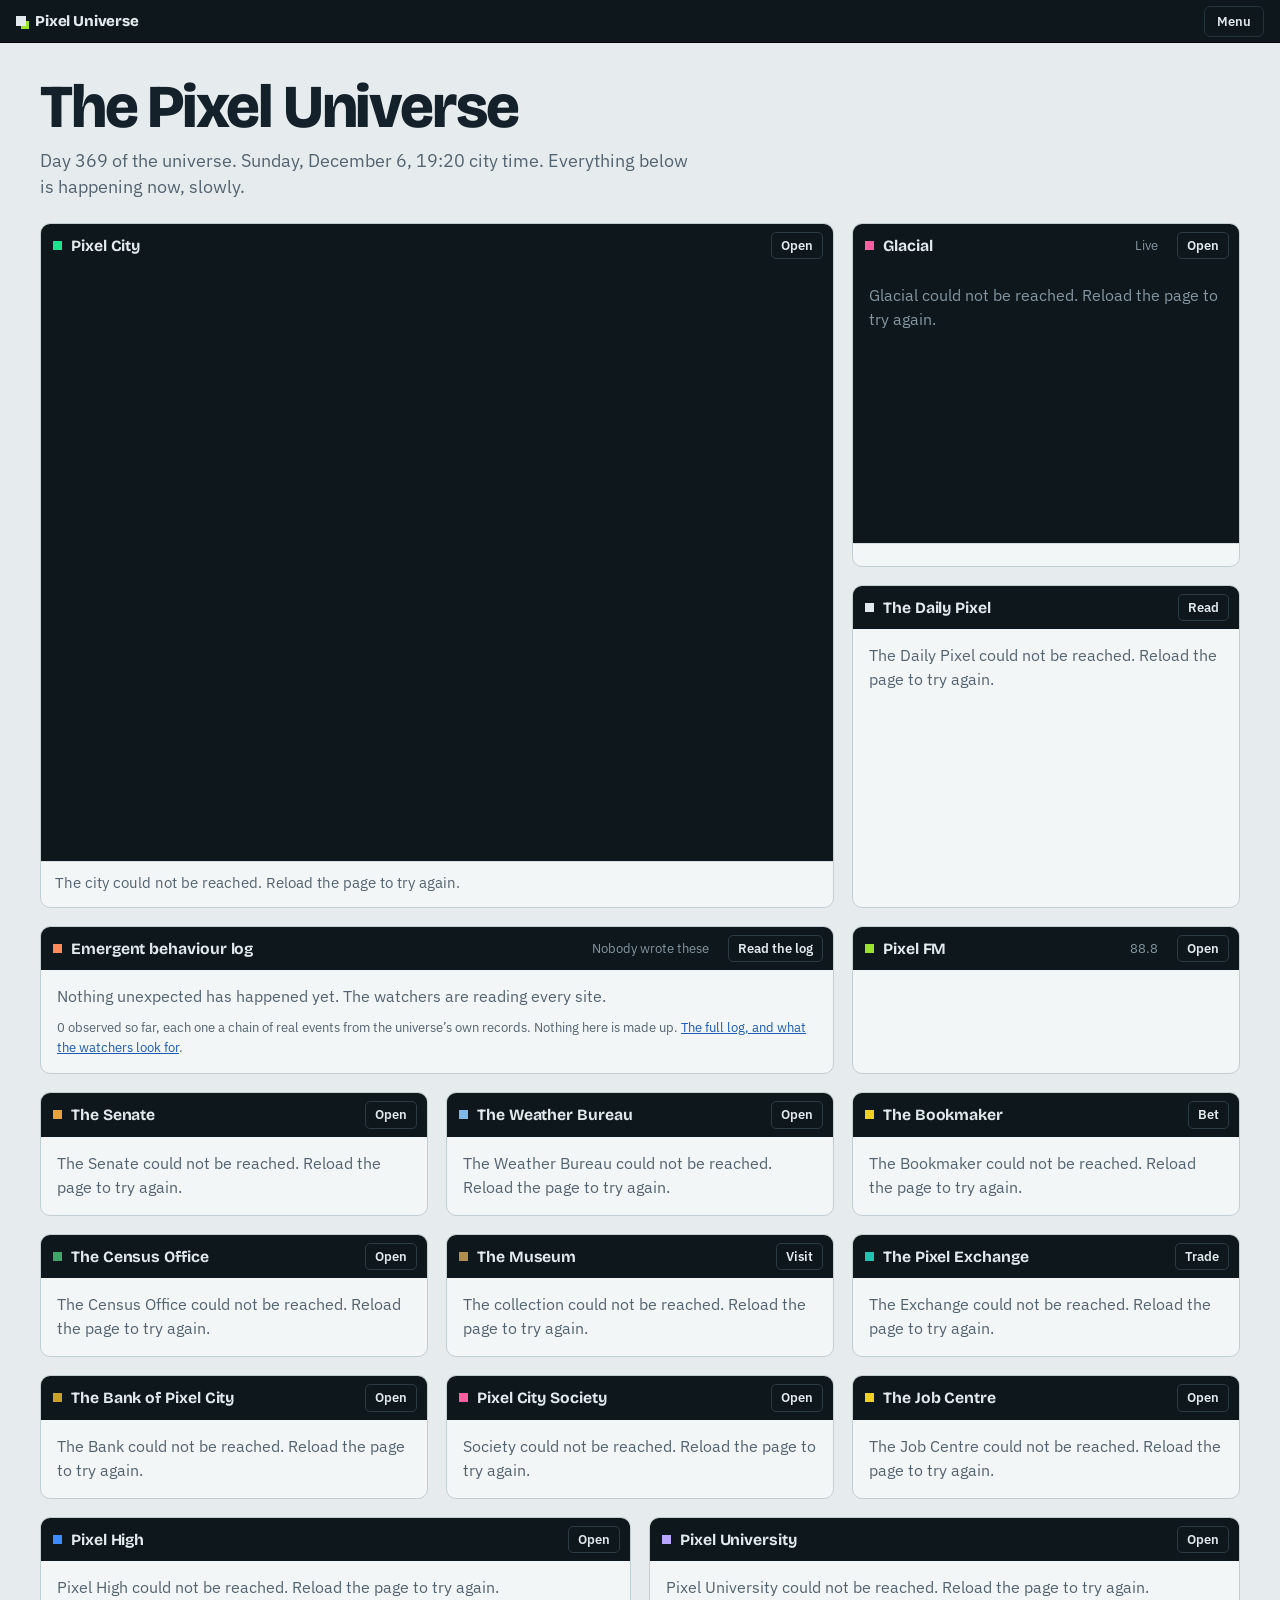
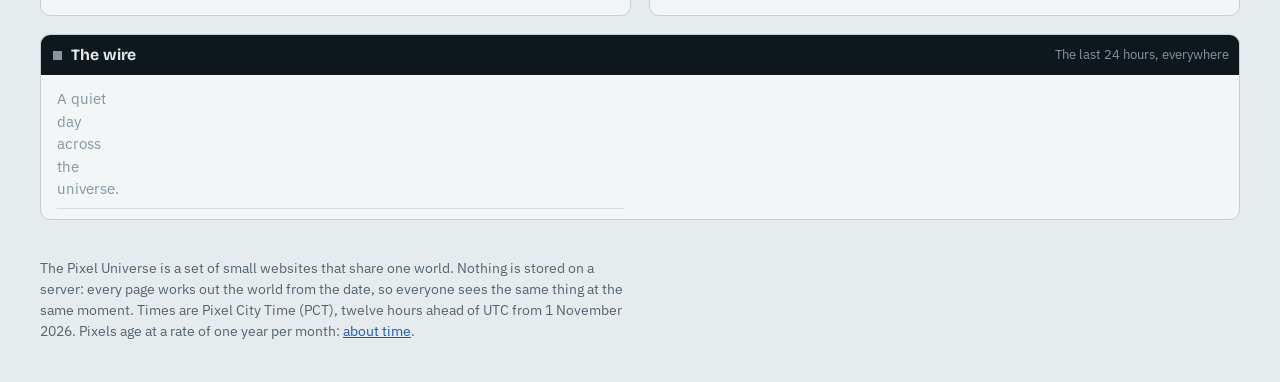
==== commit a03eebe9: "Add files via upload" ====
--- a/index.html
+++ b/index.html
@@ -38,6 +38,16 @@
     <div class="body" id="news"><p class="dim">The presses are running…</p></div>
   </section>
 
+  <section class="win w-emerge" data-href="emergence.html" style="--c:#FF8A5C" aria-labelledby="t-emerge">
+    <header class="bar"><i aria-hidden="true"></i><h2 id="t-emerge">Emergent behaviour log</h2><span class="live">Nobody wrote these</span><a class="open" href="emergence.html">Read the log</a></header>
+    <div class="body" id="emerge"><p class="dim">Reading the record…</p></div>
+  </section>
+
+  <section class="win w-radio" style="--c:#9BE22D" aria-labelledby="t-radio">
+    <header class="bar"><i aria-hidden="true"></i><h2 id="t-radio">Pixel FM</h2><span class="live">88.8</span><a class="open" href="https://dvexperiments.github.io/PixelFM/">Open</a></header>
+    <div id="pfm-dock"></div>
+  </section>
+
   <section class="win w-senate" data-href="https://dvexperiments.github.io/Senate/" style="--c:#E8A33D" aria-labelledby="t-senate">
     <header class="bar"><i aria-hidden="true"></i><h2 id="t-senate">The Senate</h2><span class="live" id="senate-live"></span><a class="open" href="https://dvexperiments.github.io/Senate/">Open</a></header>
     <div class="body" id="senate"></div>
@@ -46,11 +56,6 @@
   <section class="win w-weather" data-href="https://dvexperiments.github.io/Weather/" style="--c:#7FB8E8" aria-labelledby="t-weather">
     <header class="bar"><i aria-hidden="true"></i><h2 id="t-weather">The Weather Bureau</h2><a class="open" href="https://dvexperiments.github.io/Weather/">Open</a></header>
     <div class="body" id="weather"></div>
-  </section>
-
-  <section class="win w-radio" style="--c:#9BE22D" aria-labelledby="t-radio">
-    <header class="bar"><i aria-hidden="true"></i><h2 id="t-radio">Pixel FM</h2><span class="live">88.8</span><a class="open" href="https://dvexperiments.github.io/PixelFM/">Open</a></header>
-    <div id="pfm-dock"></div>
   </section>
 
   <section class="win w-book" data-href="https://dvexperiments.github.io/Bookmaker/" style="--c:#F2D024" aria-labelledby="t-book">
@@ -130,6 +135,7 @@
 <script src="https://dvexperiments.github.io/PixelFM/js/audio.js"></script>
 <script src="https://dvexperiments.github.io/PixelFM/js/voice.js"></script>
 <script src="https://dvexperiments.github.io/PixelFM/js/widget.js"></script>
+<script src="emergence.js"></script>
 <script src="hub.js"></script>
 </body>
 </html>
--- a/hub.css
+++ b/hub.css
@@ -34,15 +34,16 @@
 .desk { display: grid; grid-template-columns: repeat(12, minmax(0, 1fr)); gap: 18px; padding-bottom: 20px; }
 .w-city { grid-column: 1 / 9; grid-row: span 2; }
 .w-glacial, .w-news { grid-column: 9 / 13; }
-.w-senate { grid-column: 1 / 5; } .w-weather { grid-column: 5 / 9; } .w-radio { grid-column: 9 / 13; }
-.w-book { grid-column: 1 / 5; } .w-census { grid-column: 5 / 9; } .w-museum { grid-column: 9 / 13; }
-.w-exchange { grid-column: 1 / 5; } .w-bank { grid-column: 5 / 9; } .w-society { grid-column: 9 / 13; }
-.w-jobs { grid-column: 1 / 5; } .w-school { grid-column: 5 / 9; } .w-uni { grid-column: 9 / 13; }
+.w-emerge { grid-column: 1 / 9; } .w-radio { grid-column: 9 / 13; }
+.w-senate { grid-column: 1 / 5; } .w-weather { grid-column: 5 / 9; } .w-book { grid-column: 9 / 13; }
+.w-census { grid-column: 1 / 5; } .w-museum { grid-column: 5 / 9; } .w-exchange { grid-column: 9 / 13; }
+.w-bank { grid-column: 1 / 5; } .w-society { grid-column: 5 / 9; } .w-jobs { grid-column: 9 / 13; }
+.w-school { grid-column: 1 / 7; } .w-uni { grid-column: 7 / 13; }
 .w-wire { grid-column: 1 / 13; }
 @media (max-width: 1100px) {
   .desk { grid-template-columns: repeat(2, minmax(0, 1fr)); }
   .desk > .win { grid-column: auto; grid-row: auto; }
-  .w-city, .w-wire { grid-column: 1 / -1 !important; }
+  .w-city, .w-wire, .w-emerge { grid-column: 1 / -1 !important; }
 }
 @media (max-width: 680px) { .desk { grid-template-columns: minmax(0, 1fr); } .desk > .win { grid-column: 1 / -1 !important; } }
 
@@ -102,6 +103,17 @@
 .person .sq i { width: 12px; height: 12px; background: var(--c); box-shadow: 0 0 10px var(--c); }
 .person q { display: block; color: var(--muted); font-size: 0.9375rem; margin-top: 2px; }
 
+/* the emergent behaviour log */
+.emerge { list-style: none; margin: 0; padding: 0; }
+.emerge li { padding: 9px 0; border-bottom: 1px solid var(--line-soft); }
+.emerge li:last-child { border-bottom: 0; }
+.emerge .meta { display: flex; flex-wrap: wrap; align-items: center; gap: 4px 10px; color: var(--muted); font-size: 0.8125rem; }
+.emerge h3 { margin: 3px 0 2px; font: 700 1rem/1.25 var(--display); }
+.emerge p { margin: 0; font-size: 0.9375rem; color: var(--muted); }
+.kind { display: inline-block; padding: 1px 8px; border-radius: 999px; border: 1px solid var(--line); font-size: 0.75rem; font-weight: 600; color: var(--ink); white-space: nowrap; }
+.kind.linked { border-color: #FF8A5C; } .kind.one { border-color: #8496A0; } .kind.coincidence { border-style: dashed; }
+.emerge-foot { margin: 10px 0 0; font-size: 0.8125rem; color: var(--muted); }
+
 /* the wire */
 .wire { list-style: none; margin: 0; padding: 6px 16px 10px; columns: 2 30rem; column-gap: 32px; }
 .wire li { break-inside: avoid; display: grid; grid-template-columns: 3.4rem 1fr; gap: 10px; padding: 7px 0; border-bottom: 1px solid var(--line-soft); font-size: 0.9375rem; }
